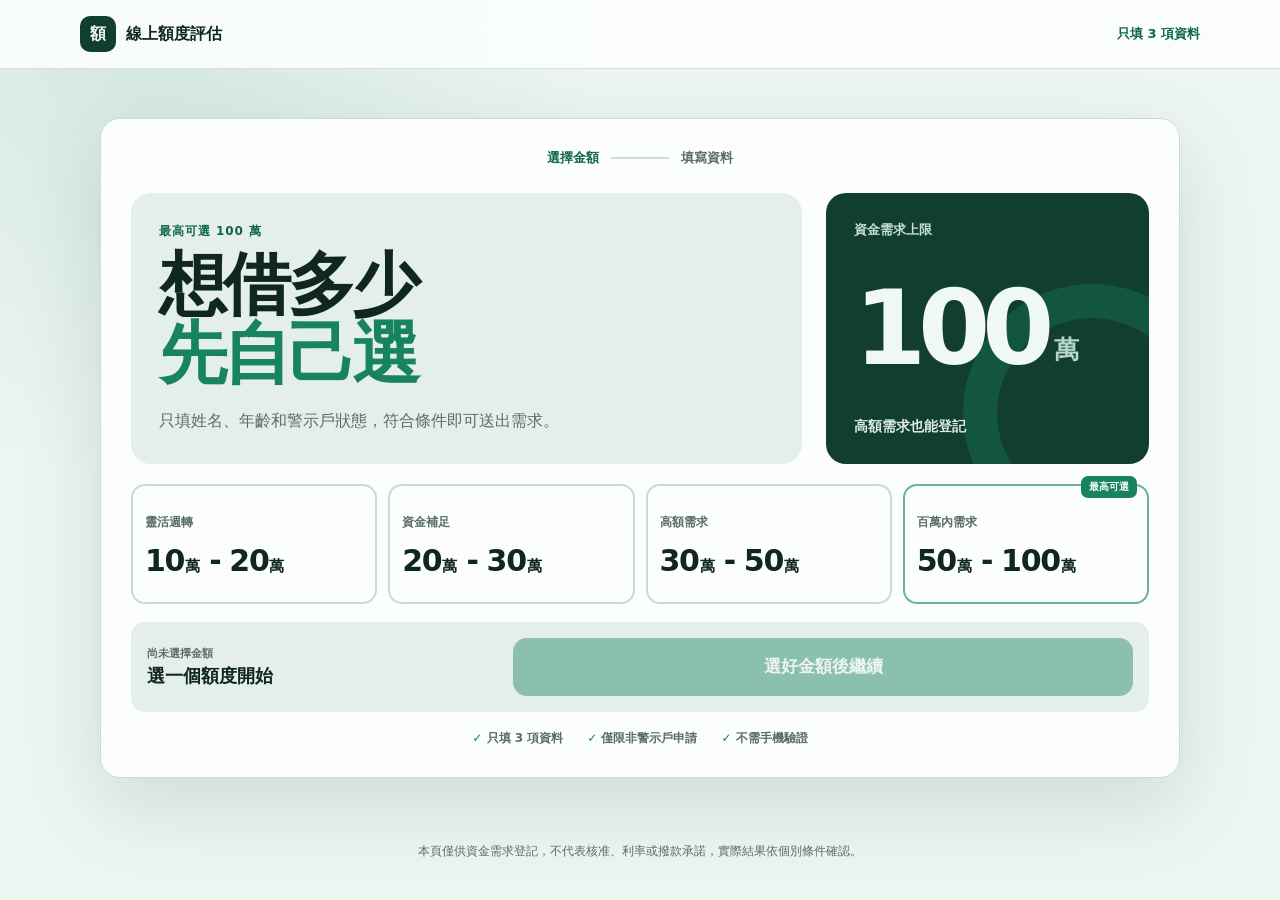
==== index.html @ 4bd1453b "Initialize copy six landing pages" ====
<!doctype html>
<html lang="zh-Hant">
<head>
  <script src="repo-pixels.js?v=20261010-1"></script>
  <meta charset="utf-8">
  <meta name="viewport" content="width=device-width, initial-scale=1, viewport-fit=cover">
  <meta name="description" content="最高可選 100 萬，只填三項基本資料即可送出資金需求。">
  <meta name="theme-color" content="#edf6f1">
  <title>選好金額，立即送出資金需求</title>
  <link rel="stylesheet" href="styles.css?v=2026072801">
  <script src="app.js?v=repo-fb-20261010-1" defer></script>
</head>
<body data-page="amount">
  <header class="site-header">
    <div class="header-inner">
      <a class="wordmark" href="index.html" aria-label="返回金額選擇頁">
        <span class="wordmark-mark" aria-hidden="true">額</span>
        <span>線上額度評估</span>
      </a>
      <span class="header-note">只填 3 項資料</span>
    </div>
  </header>

  <main class="amount-main">
    <section class="amount-shell" aria-labelledby="amount-title">
      <div class="flow-nav" aria-label="申請流程">
        <span class="flow-item current">選擇金額</span>
        <span class="flow-line" aria-hidden="true"></span>
        <span class="flow-item">填寫資料</span>
      </div>

      <div class="amount-hero">
        <div class="amount-intro">
          <p class="eyebrow">最高可選 100 萬</p>
          <h1 id="amount-title">想借多少<br><strong>先自己選</strong></h1>
          <p>只填姓名、年齡和警示戶狀態，符合條件即可送出需求。</p>
        </div>
        <div class="limit-visual" aria-label="最高資金需求一百萬">
          <span>資金需求上限</span>
          <div><strong>100</strong><b>萬</b></div>
          <p>高額需求也能登記</p>
        </div>
      </div>

      <div class="amount-grid" id="amount-options" aria-label="選擇需求金額">
        <button class="amount-option" type="button" data-amount="10萬-20萬" aria-pressed="false">
          <small>靈活週轉</small>
          <span class="amount-number">10<span>萬</span> - 20<span>萬</span></span>
        </button>
        <button class="amount-option" type="button" data-amount="20萬-30萬" aria-pressed="false">
          <small>資金補足</small>
          <span class="amount-number">20<span>萬</span> - 30<span>萬</span></span>
        </button>
        <button class="amount-option" type="button" data-amount="30萬-50萬" aria-pressed="false">
          <small>高額需求</small>
          <span class="amount-number">30<span>萬</span> - 50<span>萬</span></span>
        </button>
        <button class="amount-option featured" type="button" data-amount="50萬-100萬" aria-pressed="false">
          <span class="featured-label">最高可選</span>
          <small>百萬內需求</small>
          <span class="amount-number">50<span>萬</span> - 100<span>萬</span></span>
        </button>
      </div>

      <div class="selection-bar">
        <div class="selection-message" id="selection-message" aria-live="polite">
          <span>尚未選擇金額</span>
          <strong>選一個額度開始</strong>
        </div>
        <button class="primary-button amount-continue" id="amount-continue" type="button" disabled>
          選好金額後繼續
        </button>
      </div>

      <div class="trust-list" aria-label="申請說明">
        <span><b aria-hidden="true">✓</b> 只填 3 項資料</span>
        <span><b aria-hidden="true">✓</b> 僅限非警示戶申請</span>
        <span><b aria-hidden="true">✓</b> 不需手機驗證</span>
      </div>
    </section>
  </main>

  <footer class="site-footer">
    <p>本頁僅供資金需求登記，不代表核准、利率或撥款承諾，實際結果依個別條件確認。</p>
  </footer>

  <noscript>請開啟 JavaScript 後使用線上申請功能。</noscript>
</body>
</html>
---- styles.css ----
:root {
  color-scheme: light dark;
  --bg: #edf5f1;
  --surface: #fbfefc;
  --surface-soft: #e4efe9;
  --text: #10271f;
  --text-soft: #596d65;
  --line: #cadbd2;
  --accent: #18845f;
  --accent-strong: #0f6748;
  --accent-soft: #d8eee3;
  --accent-ink: #113e30;
  --danger: #a7352b;
  --shadow: 0 28px 80px rgba(25, 74, 56, 0.14);
  --radius-card: 20px;
  --radius-control: 14px;
  --font-sans: "PingFang TC", "Microsoft JhengHei", "Noto Sans TC", system-ui, sans-serif;
}

* { box-sizing: border-box; }
html { background: var(--bg); }

body {
  margin: 0;
  min-width: 320px;
  min-height: 100dvh;
  overflow-x: hidden;
  background:
    radial-gradient(circle at 12% 4%, color-mix(in srgb, var(--accent) 12%, transparent), transparent 28rem),
    var(--bg);
  color: var(--text);
  font-family: var(--font-sans);
  -webkit-font-smoothing: antialiased;
}

button,
input { font: inherit; }

a { color: inherit; }

button,
a { -webkit-tap-highlight-color: transparent; }

.site-header {
  border-bottom: 1px solid color-mix(in srgb, var(--line) 80%, transparent);
  background: color-mix(in srgb, var(--surface) 90%, transparent);
  backdrop-filter: blur(16px);
}

.header-inner {
  width: min(1120px, calc(100% - 36px));
  min-height: 68px;
  margin: 0 auto;
  display: flex;
  align-items: center;
  justify-content: space-between;
  gap: 20px;
}

.wordmark {
  display: inline-flex;
  align-items: center;
  gap: 10px;
  color: var(--text);
  font-size: 16px;
  font-weight: 900;
  text-decoration: none;
}

.wordmark-mark {
  width: 36px;
  height: 36px;
  border-radius: 10px;
  display: grid;
  place-items: center;
  background: var(--accent-ink);
  color: #f5fbf8;
  font-weight: 900;
}

.header-note {
  color: var(--accent-strong);
  font-size: 13px;
  font-weight: 900;
}

.amount-main,
.apply-main {
  width: 100%;
  min-height: calc(100dvh - 128px);
}

.amount-main {
  display: grid;
  place-items: center;
  padding: 34px 18px 48px;
}

.amount-shell,
.apply-shell {
  width: min(100%, 1080px);
  margin: 0 auto;
}

.amount-shell {
  padding: 30px;
  border: 1px solid var(--line);
  border-radius: var(--radius-card);
  background: var(--surface);
  box-shadow: var(--shadow);
}

.flow-nav {
  display: flex;
  align-items: center;
  justify-content: center;
  gap: 12px;
  margin-bottom: 26px;
  color: var(--text-soft);
  font-size: 13px;
  font-weight: 900;
}

.flow-item { text-decoration: none; }
.flow-item.current,
.flow-item.done { color: var(--accent-strong); }
.flow-line { width: 58px; height: 2px; background: var(--line); }
.flow-line.active { background: var(--accent); }

.amount-hero {
  display: grid;
  grid-template-columns: minmax(0, 1.35fr) minmax(260px, 0.65fr);
  gap: 24px;
  align-items: stretch;
}

.amount-intro {
  min-height: 270px;
  padding: 30px 28px;
  display: flex;
  flex-direction: column;
  justify-content: center;
  border-radius: var(--radius-card);
  background: var(--surface-soft);
}

.eyebrow,
.form-kicker,
.success-kicker {
  margin: 0 0 10px;
  color: var(--accent-strong);
  font-size: 12px;
  font-weight: 900;
  letter-spacing: 0.08em;
}

.amount-intro h1 {
  max-width: 600px;
  margin: 0;
  font-size: clamp(42px, 6vw, 68px);
  line-height: 1.02;
  letter-spacing: -0.055em;
}

.amount-intro h1 strong {
  color: var(--accent);
  font-weight: 900;
}

.amount-intro > p:last-child {
  max-width: 480px;
  margin: 18px 0 0;
  color: var(--text-soft);
  font-size: 16px;
  line-height: 1.7;
}

.limit-visual {
  position: relative;
  min-height: 270px;
  overflow: hidden;
  padding: 28px;
  border-radius: var(--radius-card);
  display: flex;
  flex-direction: column;
  justify-content: space-between;
  background: var(--accent-ink);
  color: #eff8f3;
}

.limit-visual::after {
  content: "";
  position: absolute;
  width: 190px;
  height: 190px;
  right: -72px;
  bottom: -78px;
  border: 34px solid color-mix(in srgb, var(--accent) 70%, transparent);
  border-radius: 50%;
  opacity: 0.5;
  pointer-events: none;
}

.limit-visual > span {
  color: #c7ded4;
  font-size: 13px;
  font-weight: 800;
}

.limit-visual > div {
  position: relative;
  display: flex;
  align-items: flex-end;
  gap: 8px;
  z-index: 1;
}

.limit-visual strong {
  font-size: clamp(68px, 9vw, 104px);
  line-height: 0.82;
  letter-spacing: -0.08em;
}

.limit-visual b {
  padding-bottom: 5px;
  color: #b6d6c8;
  font-size: 25px;
}

.limit-visual p {
  position: relative;
  z-index: 1;
  margin: 0;
  color: #dcebe4;
  font-size: 14px;
  font-weight: 800;
}

.amount-grid {
  display: grid;
  grid-template-columns: repeat(4, minmax(0, 1fr));
  gap: 11px;
  margin-top: 20px;
}

.amount-option {
  position: relative;
  min-height: 120px;
  padding: 20px 12px 16px;
  border: 2px solid var(--line);
  border-radius: var(--radius-control);
  background: var(--surface);
  color: var(--text);
  cursor: pointer;
  text-align: left;
  transition: transform 180ms ease, border-color 180ms ease, background-color 180ms ease, color 180ms ease, box-shadow 180ms ease;
}

.amount-option:hover {
  border-color: var(--accent);
  transform: translateY(-3px);
}

.amount-option:active { transform: scale(0.98); }

.amount-option.selected {
  border-color: var(--accent-ink);
  background: var(--accent-ink);
  color: #f1faf5;
  box-shadow: 0 14px 30px rgba(17, 62, 48, 0.22);
}

.amount-option small {
  display: block;
  margin-bottom: 12px;
  color: var(--text-soft);
  font-size: 12px;
  font-weight: 800;
}

.amount-option.selected small { color: #c8ded4; }

.amount-number {
  display: block;
  font-size: clamp(22px, 2.4vw, 30px);
  font-weight: 900;
  font-variant-numeric: tabular-nums;
  letter-spacing: -0.045em;
  white-space: nowrap;
}

.amount-number span {
  margin-left: 1px;
  font-size: 0.5em;
  letter-spacing: 0;
}

.featured { border-color: color-mix(in srgb, var(--accent) 50%, var(--line)); }

.featured-label {
  position: absolute;
  top: -10px;
  right: 10px;
  padding: 4px 8px;
  border-radius: 7px;
  background: var(--accent);
  color: #f7fcf9;
  font-size: 10px;
  font-weight: 900;
}

.amount-option.selected .featured-label {
  background: #edf7f2;
  color: var(--accent-ink);
}

.selection-bar {
  margin-top: 18px;
  padding: 16px;
  border-radius: var(--radius-control);
  display: grid;
  grid-template-columns: minmax(200px, 0.72fr) minmax(300px, 1.28fr);
  gap: 18px;
  align-items: center;
  background: var(--surface-soft);
}

.selection-message {
  min-height: 48px;
  display: flex;
  flex-direction: column;
  justify-content: center;
}

.selection-message span {
  color: var(--text-soft);
  font-size: 11px;
  font-weight: 800;
}

.selection-message strong {
  margin-top: 3px;
  color: var(--text);
  font-size: 18px;
  font-weight: 900;
}

.selection-message.ready strong { color: var(--accent-strong); }

.primary-button,
.line-button {
  min-height: 58px;
  padding: 10px 20px;
  border: 0;
  border-radius: var(--radius-control);
  display: inline-flex;
  align-items: center;
  justify-content: center;
  background: var(--accent);
  color: #f8fcfa;
  text-decoration: none;
  font-weight: 900;
  cursor: pointer;
  box-shadow: 0 12px 26px rgba(24, 132, 95, 0.24);
  transition: background-color 160ms ease, transform 160ms ease, opacity 160ms ease;
}

.primary-button:hover:not(:disabled),
.line-button:hover { background: var(--accent-strong); }

.primary-button:active:not(:disabled),
.line-button:active { transform: scale(0.985); }

.primary-button:disabled {
  cursor: not-allowed;
  opacity: 0.44;
  box-shadow: none;
}

.amount-continue {
  width: 100%;
  font-size: 17px;
  white-space: nowrap;
}

.amount-option:focus-visible,
.primary-button:focus-visible,
.line-button:focus-visible,
.restart-link:focus-visible,
input:focus-visible,
.warning-option:has(input:focus-visible) {
  outline: 3px solid color-mix(in srgb, var(--accent) 34%, transparent);
  outline-offset: 3px;
}

.trust-list {
  margin-top: 18px;
  display: flex;
  justify-content: center;
  flex-wrap: wrap;
  gap: 10px 24px;
  color: var(--text-soft);
  font-size: 12px;
  font-weight: 800;
}

.trust-list b { color: var(--accent); }

.apply-main { padding: 34px 18px 48px; }
.apply-shell { max-width: 940px; }
.apply-shell > .flow-nav { margin-bottom: 22px; }

.apply-layout {
  display: grid;
  grid-template-columns: minmax(250px, 0.72fr) minmax(0, 1.4fr);
  gap: 20px;
  align-items: start;
}

.amount-summary,
.form-panel,
.success-panel {
  border: 1px solid var(--line);
  border-radius: var(--radius-card);
  background: var(--surface);
  box-shadow: var(--shadow);
}

.amount-summary {
  position: sticky;
  top: 24px;
  overflow: hidden;
  padding: 28px;
}

.amount-summary::before {
  content: "";
  position: absolute;
  width: 120px;
  height: 120px;
  right: -54px;
  top: -58px;
  border-radius: 50%;
  background: var(--accent-soft);
}

.amount-summary > span,
.success-amount span {
  position: relative;
  color: var(--text-soft);
  font-size: 13px;
  font-weight: 800;
}

.amount-summary > strong,
.success-amount strong {
  position: relative;
  display: block;
  margin: 8px 0 12px;
  color: var(--accent-strong);
  font-size: clamp(33px, 4vw, 46px);
  line-height: 1.08;
  font-variant-numeric: tabular-nums;
  letter-spacing: -0.05em;
}

.amount-summary > a {
  position: relative;
  color: var(--accent-strong);
  font-size: 13px;
  font-weight: 900;
}

.summary-note {
  margin-top: 28px;
  padding: 18px;
  border-radius: var(--radius-control);
  background: var(--surface-soft);
}

.summary-note b { font-size: 14px; }
.summary-note p {
  margin: 5px 0 0;
  color: var(--text-soft);
  font-size: 12px;
  line-height: 1.6;
}

.form-panel { padding: 34px; }
.form-kicker { margin-bottom: 8px; }

.form-heading h1 {
  margin: 0;
  font-size: clamp(31px, 4vw, 43px);
  line-height: 1.08;
  letter-spacing: -0.04em;
}

.form-heading > p:last-child {
  margin: 10px 0 28px;
  color: var(--text-soft);
  line-height: 1.7;
}

.field-grid {
  display: grid;
  grid-template-columns: repeat(2, minmax(0, 1fr));
  gap: 18px;
}

.field label,
.warning-fieldset legend {
  display: block;
  margin-bottom: 8px;
  color: var(--text);
  font-size: 14px;
  font-weight: 900;
}

.field input {
  width: 100%;
  height: 54px;
  padding: 0 14px;
  border: 1px solid var(--line);
  border-radius: var(--radius-control);
  background: var(--surface);
  color: var(--text);
}

.field input::placeholder {
  color: color-mix(in srgb, var(--text-soft) 82%, transparent);
}

.field input.invalid { border-color: var(--danger); }

.age-rule {
  margin: 8px 0 0;
  display: flex;
  flex-wrap: wrap;
  gap: 6px;
}

.age-rule span {
  padding: 6px 10px;
  display: inline-flex;
  align-items: center;
  border-radius: 999px;
  font-size: 12px;
  font-weight: 850;
  line-height: 1.2;
}

.age-eligible {
  color: #08745f;
  background: #e6f8f1;
  border: 1px solid #bce9d9;
}

.age-ineligible {
  color: #a23b2c;
  background: #fff0ed;
  border: 1px solid #f2c7be;
}

.field-error {
  min-height: 18px;
  margin: 5px 0 0;
  color: var(--danger);
  font-size: 12px;
  line-height: 1.35;
}

.warning-fieldset {
  margin: 10px 0 0;
  padding: 0;
  border: 0;
}

.warning-options {
  display: grid;
  grid-template-columns: repeat(2, minmax(0, 1fr));
  gap: 12px;
}

.warning-option { cursor: pointer; }

.warning-option input {
  position: absolute;
  opacity: 0;
  pointer-events: none;
}

.warning-option > span {
  min-height: 78px;
  padding: 14px;
  border: 2px solid var(--line);
  border-radius: var(--radius-control);
  display: flex;
  flex-direction: column;
  justify-content: center;
  background: var(--surface);
  transition: border-color 160ms ease, background-color 160ms ease, transform 160ms ease;
}

.warning-option:hover > span { border-color: var(--accent); }
.warning-option:active > span { transform: scale(0.985); }

.warning-option input:checked + span {
  border-color: var(--accent);
  background: var(--accent-soft);
}

.warning-option b {
  color: var(--text);
  font-size: 18px;
}

.warning-option small {
  margin-top: 4px;
  color: var(--text-soft);
}

.warning-help {
  margin: 9px 0 0;
  color: var(--accent-strong);
  font-size: 12px;
  font-weight: 900;
}

.warning-help.is-rejected {
  color: #b42318;
}

.privacy-note {
  margin-top: 18px;
  padding: 14px;
  border-radius: var(--radius-control);
  background: var(--surface-soft);
  color: var(--text-soft);
  font-size: 12px;
  line-height: 1.7;
}

.form-status {
  min-height: 22px;
  margin: 12px 0 4px;
  color: var(--danger);
  text-align: center;
  font-size: 13px;
  font-weight: 800;
}

.submit-button {
  width: 100%;
  font-size: 17px;
  white-space: nowrap;
}

.success-panel {
  width: min(100%, 690px);
  margin: 36px auto;
  padding: 42px 32px;
  text-align: center;
}

.success-mark {
  width: 62px;
  height: 62px;
  margin: 0 auto 16px;
  border-radius: 50%;
  display: grid;
  place-items: center;
  background: var(--accent);
  color: #f6fcf9;
  font-size: 30px;
  font-weight: 900;
}

.success-kicker { margin-bottom: 7px; }

.success-panel h1 {
  margin: 0;
  font-size: clamp(32px, 5vw, 47px);
  letter-spacing: -0.045em;
}

.success-panel > p:not(.success-kicker):not(.line-id-label):not(.copy-name-status):not(.line-required-note) {
  max-width: 540px;
  margin: 12px auto 22px;
  color: var(--text-soft);
  line-height: 1.8;
}

.success-intro {
  font-size: 15px;
}

.completion-alert {
  max-width: 540px;
  margin: 0 auto 16px;
  padding: 15px 17px;
  border: 1px solid #e1a73f;
  border-left: 5px solid #c77816;
  border-radius: var(--radius-control);
  background: #fff4d9;
  color: #562f08;
  text-align: left;
}

.completion-alert strong,
.completion-alert span {
  display: block;
}

.completion-alert strong {
  margin-bottom: 4px;
  font-size: 16px;
  font-weight: 900;
}

.completion-alert span {
  font-size: 13px;
  font-weight: 700;
  line-height: 1.65;
}

.success-amount {
  margin: 0 auto 12px;
  padding: 17px;
  border-radius: var(--radius-control);
  background: var(--accent-soft);
}

.success-amount strong { margin-bottom: 0; }

.line-name-card {
  max-width: 540px;
  margin: 0 auto 16px;
  padding: 19px;
  border: 2px solid var(--accent);
  border-radius: var(--radius-control);
  background: color-mix(in srgb, var(--accent-soft) 58%, var(--surface));
}

.line-name-card > span {
  display: block;
  color: var(--text-soft);
  font-size: 13px;
  font-weight: 800;
}

.line-name-card > strong {
  display: block;
  margin: 7px 0 13px;
  color: var(--accent-strong);
  font-size: clamp(25px, 6vw, 34px);
  line-height: 1.2;
  letter-spacing: 0.04em;
  overflow-wrap: anywhere;
}

.copy-name-button {
  min-height: 40px;
  padding: 8px 18px;
  border: 1px solid var(--accent);
  border-radius: 10px;
  background: var(--surface);
  color: var(--accent-strong);
  font-size: 14px;
  font-weight: 900;
  cursor: pointer;
}

.copy-name-button:hover {
  background: var(--accent-soft);
}

.copy-name-status {
  min-height: 20px;
  margin: 8px 0 0;
  color: var(--accent-strong);
  font-size: 12px;
  font-weight: 800;
}

.line-steps {
  max-width: 540px;
  margin: 0 auto 20px;
  padding: 0;
  display: grid;
  gap: 8px;
  list-style: none;
  text-align: left;
}

.line-steps li {
  min-height: 46px;
  padding: 9px 12px;
  border: 1px solid var(--line);
  border-radius: var(--radius-control);
  display: flex;
  align-items: center;
  gap: 11px;
}

.line-steps span {
  width: 27px;
  height: 27px;
  flex: 0 0 auto;
  border-radius: 50%;
  display: grid;
  place-items: center;
  background: var(--accent);
  color: #f6fcf9;
  font-size: 13px;
  font-weight: 900;
}

.line-steps p {
  margin: 0;
  color: var(--text);
  font-size: 14px;
  font-weight: 800;
}

.line-button {
  width: min(100%, 540px);
  min-height: 62px;
  font-size: 17px;
  white-space: nowrap;
}

.line-required-note {
  max-width: 540px;
  margin: 10px auto 13px;
  color: var(--danger);
  font-size: 12px;
  font-weight: 850;
  line-height: 1.6;
}

.line-id-label {
  margin: 12px 0 16px;
  color: var(--text-soft);
  font-size: 13px;
}

.line-id-label strong { color: var(--text); }

.restart-link {
  display: inline-block;
  padding: 7px;
  color: var(--text-soft);
  font-size: 12px;
}

.site-footer {
  padding: 0 18px 28px;
  color: var(--text-soft);
  text-align: center;
  font-size: 12px;
  line-height: 1.7;
}

.site-footer p {
  max-width: 760px;
  margin: 0 auto;
}

noscript {
  display: block;
  padding: 12px;
  background: var(--danger);
  color: #fdf8f7;
  text-align: center;
}

[hidden] { display: none !important; }

@media (prefers-reduced-motion: no-preference) {
  .amount-shell,
  .apply-layout,
  .success-panel {
    animation: enter-page 460ms cubic-bezier(0.16, 1, 0.3, 1) both;
  }

  @keyframes enter-page {
    from { opacity: 0; transform: translateY(12px); }
    to { opacity: 1; transform: translateY(0); }
  }
}

@media (max-width: 840px) {
  .amount-hero { grid-template-columns: minmax(0, 1.2fr) minmax(230px, 0.8fr); }
  .amount-grid { grid-template-columns: repeat(2, minmax(0, 1fr)); }
  .apply-layout { grid-template-columns: 1fr; }
  .amount-summary { position: static; }
  .summary-note { display: none; }
}

@media (max-width: 620px) {
  .header-inner {
    width: min(100% - 28px, 1120px);
    min-height: 60px;
  }

  .wordmark { font-size: 14px; }
  .wordmark-mark { width: 32px; height: 32px; border-radius: 9px; }
  .header-note { font-size: 11px; }

  .amount-main {
    display: block;
    padding: 14px 10px 28px;
  }

  .amount-shell {
    padding: 18px 12px;
    border-radius: 17px;
  }

  .flow-nav { margin-bottom: 18px; }
  .flow-line { width: 40px; }
  .amount-hero { grid-template-columns: 1fr; gap: 10px; }

  .amount-intro {
    min-height: auto;
    padding: 25px 20px;
  }

  .amount-intro h1 { font-size: 43px; }
  .amount-intro > p:last-child { margin-top: 14px; font-size: 14px; }

  .limit-visual {
    min-height: 118px;
    padding: 18px 20px;
    display: grid;
    grid-template-columns: 1fr auto;
    grid-template-rows: auto auto;
    align-items: end;
  }

  .limit-visual > div {
    grid-row: 1 / 3;
    grid-column: 2;
  }

  .limit-visual strong { font-size: 61px; }
  .limit-visual b { font-size: 19px; }
  .limit-visual p { align-self: end; }

  .amount-grid { gap: 8px; margin-top: 12px; }

  .amount-option {
    min-height: 105px;
    padding: 17px 9px 13px;
  }

  .amount-number { font-size: 21px; }
  .amount-option small { margin-bottom: 10px; }

  .selection-bar {
    margin-top: 10px;
    padding: 12px;
    grid-template-columns: 1fr;
    gap: 10px;
  }

  .selection-message {
    min-height: 40px;
    text-align: center;
  }

  .amount-continue {
    min-height: 58px;
    font-size: 15px;
  }

  .trust-list {
    display: grid;
    grid-template-columns: 1fr;
    gap: 6px;
    text-align: center;
  }

  .apply-main { padding: 14px 10px 30px; }
  .apply-shell > .flow-nav { margin-bottom: 14px; }
  .amount-summary { padding: 20px; }
  .amount-summary > strong { font-size: 35px; }
  .form-panel { padding: 25px 16px; }
  .field-grid { grid-template-columns: 1fr; gap: 8px; }
  .age-rule { gap: 5px; }
  .age-rule span { padding: 6px 9px; font-size: 11px; }
  .warning-options { gap: 8px; }
  .warning-option > span { min-height: 72px; padding: 12px 10px; }
  .success-panel { margin: 18px auto; padding: 32px 15px; }
  .line-button { min-height: 60px; font-size: 15px; }
  .completion-alert { padding: 13px 14px; }
  .line-name-card { padding: 17px 13px; }
  .copy-name-button { width: 100%; }
}

@media (prefers-color-scheme: dark) {
  :root {
    --bg: #10221b;
    --surface: #172b23;
    --surface-soft: #20382f;
    --text: #edf7f2;
    --text-soft: #b4c7be;
    --line: #355247;
    --accent: #62c89f;
    --accent-strong: #7bd9b4;
    --accent-soft: #23493a;
    --accent-ink: #0d3529;
    --danger: #ff9b91;
    --shadow: 0 28px 80px rgba(2, 13, 9, 0.28);
  }

  .primary-button,
  .line-button,
  .success-mark,
  .line-steps span {
    color: #0a2a20;
  }

  .amount-option.selected { color: #edf8f3; }
  .amount-option.selected small { color: #bdd8cc; }
  .amount-option.selected .featured-label {
    background: #dcefe6;
    color: #113e30;
  }

  .completion-alert {
    border-color: #b87b27;
    border-left-color: #e3a449;
    background: #342815;
    color: #ffe4ad;
  }

  .copy-name-button {
    background: var(--surface);
  }
}

@media (prefers-reduced-motion: reduce) {
  *,
  *::before,
  *::after {
    scroll-behavior: auto !important;
    transition-duration: 0.01ms !important;
    animation-duration: 0.01ms !important;
  }
}
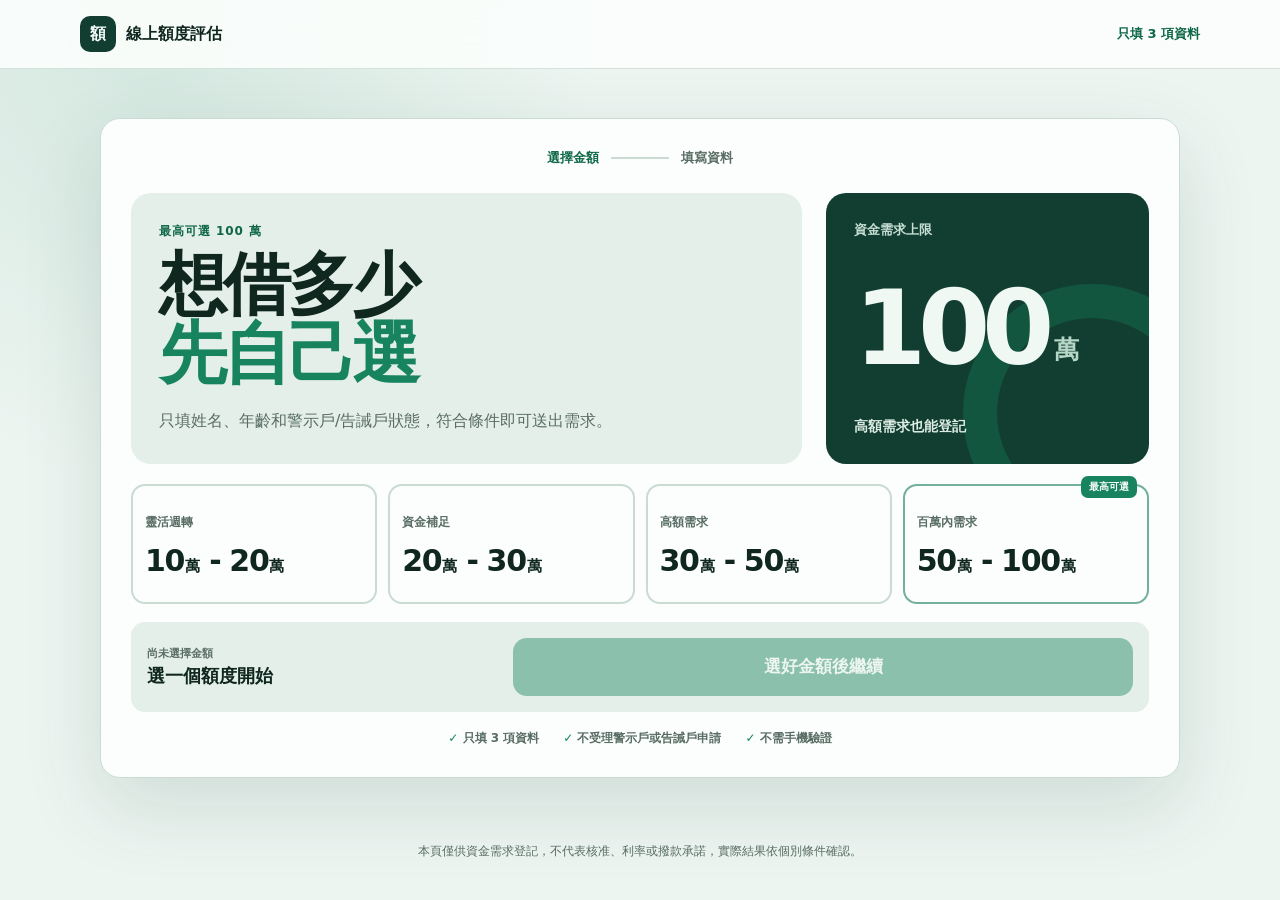
==== commit f18be0b1: "Unify warning-account wording on all loan variants" ====
--- a/index.html
+++ b/index.html
@@ -8,7 +8,7 @@
   <meta name="theme-color" content="#edf6f1">
   <title>選好金額，立即送出資金需求</title>
   <link rel="stylesheet" href="styles.css?v=2026072801">
-  <script src="app.js?v=repo-fb-20261010-1" defer></script>
+  <script src="app.js?v=20261111-warning-label" defer></script>
 </head>
 <body data-page="amount">
   <header class="site-header">
@@ -33,7 +33,7 @@
         <div class="amount-intro">
           <p class="eyebrow">最高可選 100 萬</p>
           <h1 id="amount-title">想借多少<br><strong>先自己選</strong></h1>
-          <p>只填姓名、年齡和警示戶狀態，符合條件即可送出需求。</p>
+          <p>只填姓名、年齡和警示戶/告誡戶狀態，符合條件即可送出需求。</p>
         </div>
         <div class="limit-visual" aria-label="最高資金需求一百萬">
           <span>資金需求上限</span>
@@ -74,7 +74,7 @@
 
       <div class="trust-list" aria-label="申請說明">
         <span><b aria-hidden="true">✓</b> 只填 3 項資料</span>
-        <span><b aria-hidden="true">✓</b> 僅限非警示戶申請</span>
+        <span><b aria-hidden="true">✓</b> 不受理警示戶或告誡戶申請</span>
         <span><b aria-hidden="true">✓</b> 不需手機驗證</span>
       </div>
     </section>
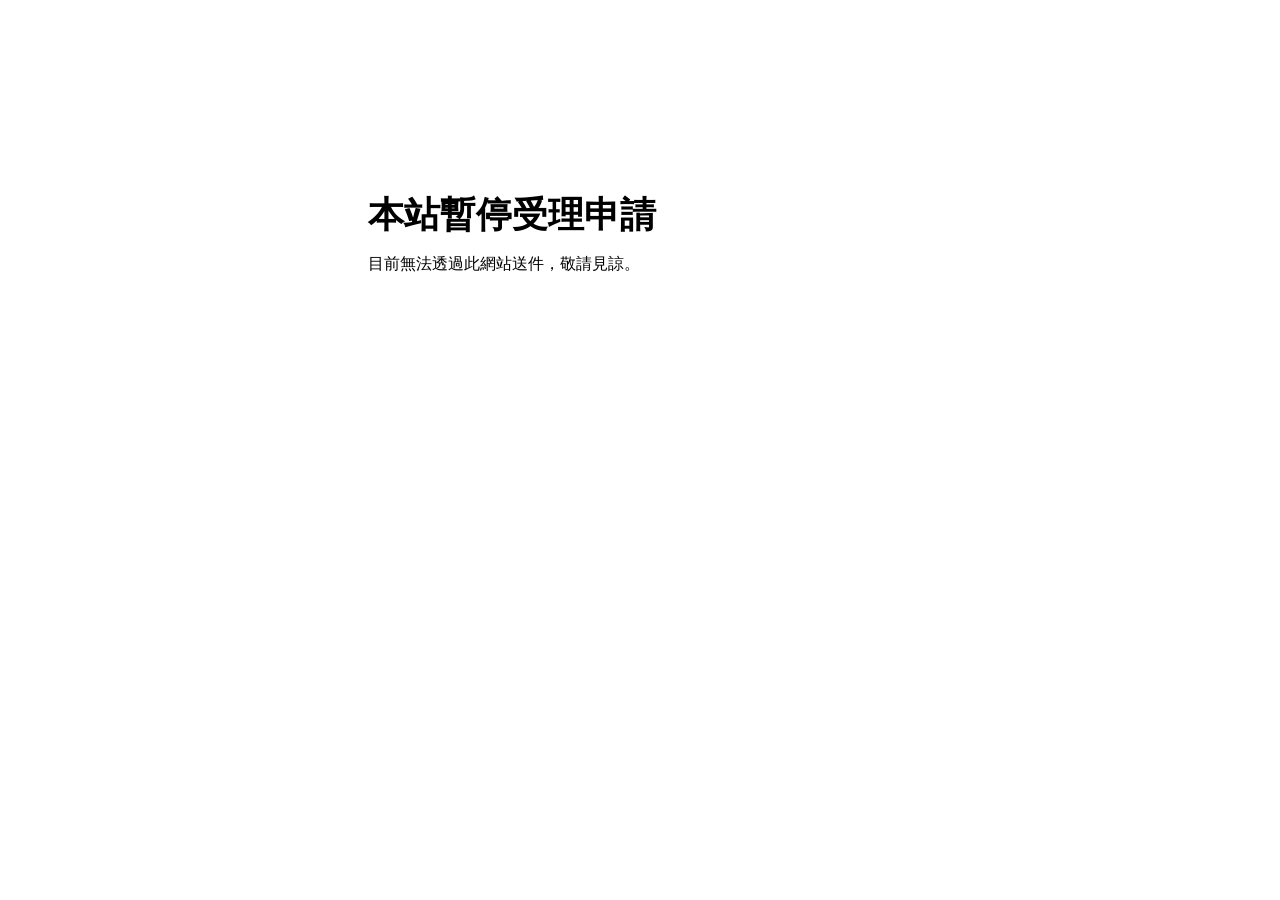
==== commit 165df8fb: "Temporarily pause landing pages and preserve domain binding" ====
--- a/index.html
+++ b/index.html
@@ -1,90 +1,23 @@
-<!doctype html>
-<html lang="zh-Hant">
-<head>
-  <script src="repo-pixels.js?v=20261010-1"></script>
-  <meta charset="utf-8">
-  <meta name="viewport" content="width=device-width, initial-scale=1, viewport-fit=cover">
-  <meta name="description" content="最高可選 100 萬，只填三項基本資料即可送出資金需求。">
-  <meta name="theme-color" content="#edf6f1">
-  <title>選好金額，立即送出資金需求</title>
-  <link rel="stylesheet" href="styles.css?v=2026072801">
-  <script src="app.js?v=20261111-warning-label" defer></script>
-</head>
-<body data-page="amount">
-  <header class="site-header">
-    <div class="header-inner">
-      <a class="wordmark" href="index.html" aria-label="返回金額選擇頁">
-        <span class="wordmark-mark" aria-hidden="true">額</span>
-        <span>線上額度評估</span>
-      </a>
-      <span class="header-note">只填 3 項資料</span>
-    </div>
-  </header>
-
-  <main class="amount-main">
-    <section class="amount-shell" aria-labelledby="amount-title">
-      <div class="flow-nav" aria-label="申請流程">
-        <span class="flow-item current">選擇金額</span>
-        <span class="flow-line" aria-hidden="true"></span>
-        <span class="flow-item">填寫資料</span>
-      </div>
-
-      <div class="amount-hero">
-        <div class="amount-intro">
-          <p class="eyebrow">最高可選 100 萬</p>
-          <h1 id="amount-title">想借多少<br><strong>先自己選</strong></h1>
-          <p>只填姓名、年齡和警示戶/告誡戶狀態，符合條件即可送出需求。</p>
-        </div>
-        <div class="limit-visual" aria-label="最高資金需求一百萬">
-          <span>資金需求上限</span>
-          <div><strong>100</strong><b>萬</b></div>
-          <p>高額需求也能登記</p>
-        </div>
-      </div>
-
-      <div class="amount-grid" id="amount-options" aria-label="選擇需求金額">
-        <button class="amount-option" type="button" data-amount="10萬-20萬" aria-pressed="false">
-          <small>靈活週轉</small>
-          <span class="amount-number">10<span>萬</span> - 20<span>萬</span></span>
-        </button>
-        <button class="amount-option" type="button" data-amount="20萬-30萬" aria-pressed="false">
-          <small>資金補足</small>
-          <span class="amount-number">20<span>萬</span> - 30<span>萬</span></span>
-        </button>
-        <button class="amount-option" type="button" data-amount="30萬-50萬" aria-pressed="false">
-          <small>高額需求</small>
-          <span class="amount-number">30<span>萬</span> - 50<span>萬</span></span>
-        </button>
-        <button class="amount-option featured" type="button" data-amount="50萬-100萬" aria-pressed="false">
-          <span class="featured-label">最高可選</span>
-          <small>百萬內需求</small>
-          <span class="amount-number">50<span>萬</span> - 100<span>萬</span></span>
-        </button>
-      </div>
-
-      <div class="selection-bar">
-        <div class="selection-message" id="selection-message" aria-live="polite">
-          <span>尚未選擇金額</span>
-          <strong>選一個額度開始</strong>
-        </div>
-        <button class="primary-button amount-continue" id="amount-continue" type="button" disabled>
-          選好金額後繼續
-        </button>
-      </div>
-
-      <div class="trust-list" aria-label="申請說明">
-        <span><b aria-hidden="true">✓</b> 只填 3 項資料</span>
-        <span><b aria-hidden="true">✓</b> 不受理警示戶或告誡戶申請</span>
-        <span><b aria-hidden="true">✓</b> 不需手機驗證</span>
-      </div>
-    </section>
-  </main>
-
-  <footer class="site-footer">
-    <p>本頁僅供資金需求登記，不代表核准、利率或撥款承諾，實際結果依個別條件確認。</p>
-  </footer>
-
-  <noscript>請開啟 JavaScript 後使用線上申請功能。</noscript>
-</body>
-</html>
-
+<!doctype html>
+<html lang="zh-Hant">
+<head>
+  <meta charset="utf-8">
+  <meta name="viewport" content="width=device-width, initial-scale=1">
+  <meta name="robots" content="noindex, nofollow, noarchive">
+  <meta http-equiv="Content-Security-Policy" content="default-src 'none'; style-src 'unsafe-inline'; form-action 'none'; base-uri 'none'">
+  <title>暫停受理申請</title>
+  <style>
+    :root { color-scheme: light dark; font: 16px/1.6 system-ui, sans-serif; }
+    body { margin: 0; color: CanvasText; background: Canvas; }
+    main { max-width: 34rem; margin: 18vh auto 0; padding: 1.5rem; }
+    h1 { font-size: clamp(1.55rem, 5vw, 2.25rem); margin: 0 0 .45rem; }
+    p { margin: 0; }
+  </style>
+</head>
+<body>
+  <main>
+    <h1>本站暫停受理申請</h1>
+    <p>目前無法透過此網站送件，敬請見諒。</p>
+  </main>
+</body>
+</html>
